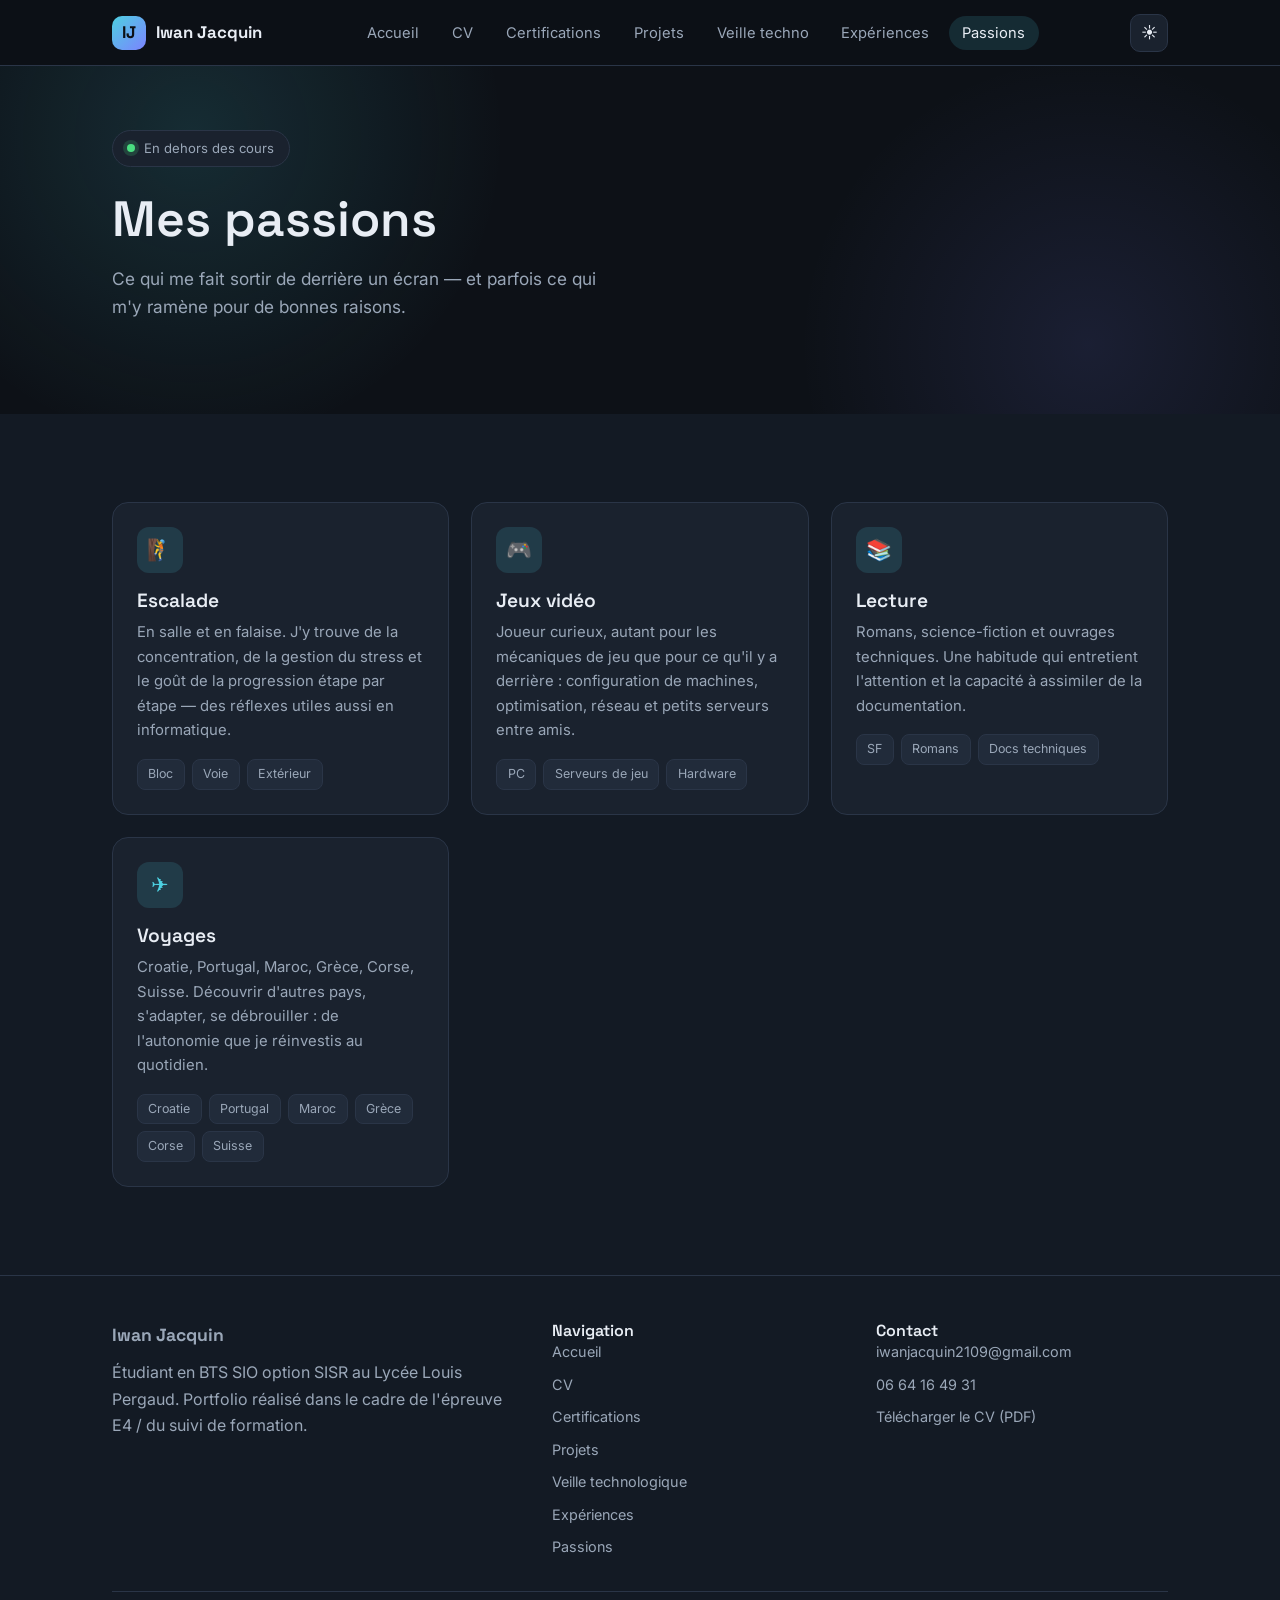
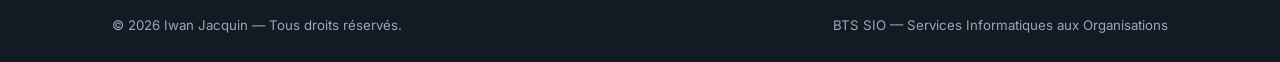
==== passions.html @ 2b251dc1 "commit1" ====
<!DOCTYPE html>
<html lang="fr" data-theme="dark">
<head>
  <meta charset="UTF-8">
  <meta name="viewport" content="width=device-width, initial-scale=1.0">
  <title>Passions — Iwan Jacquin</title>
  <meta name="description" content="Centres d'intérêt d'Iwan Jacquin : escalade, jeux vidéo, lecture et voyages.">
  <link rel="preconnect" href="https://fonts.googleapis.com">
  <link rel="preconnect" href="https://fonts.gstatic.com" crossorigin>
  <link href="https://fonts.googleapis.com/css2?family=Inter:wght@400;500;600&family=Space+Grotesk:wght@400;500;600;700&display=swap" rel="stylesheet">
  <link rel="stylesheet" href="assets/css/style.css">
</head>
<body data-page="passions">

  <header class="site-header">
    <div class="container">
      <nav class="nav" aria-label="Navigation principale">
        <a class="nav__brand" href="index.html"><span class="mark">IJ</span><span>Iwan Jacquin</span></a>
        <ul class="nav__menu" id="nav-menu">
          <li><a class="nav__link" data-nav="accueil" href="index.html">Accueil</a></li>
          <li><a class="nav__link" data-nav="cv" href="cv.html">CV</a></li>
          <li><a class="nav__link" data-nav="certifications" href="certifications.html">Certifications</a></li>
          <li><a class="nav__link" data-nav="projets" href="projets.html">Projets</a></li>
          <li><a class="nav__link" data-nav="veille" href="veille.html">Veille techno</a></li>
          <li><a class="nav__link" data-nav="experiences" href="experiences.html">Expériences</a></li>
          <li><a class="nav__link" data-nav="passions" href="passions.html">Passions</a></li>
        </ul>
        <div class="nav__actions">
          <button class="icon-btn theme-toggle" type="button" aria-label="Changer de thème">☀</button>
          <button class="icon-btn nav__toggle" type="button" aria-label="Ouvrir le menu" aria-expanded="false" aria-controls="nav-menu">
            <svg width="20" height="20" viewBox="0 0 24 24" fill="none" stroke="currentColor" stroke-width="2" stroke-linecap="round"><line x1="3" y1="6" x2="21" y2="6"/><line x1="3" y1="12" x2="21" y2="12"/><line x1="3" y1="18" x2="21" y2="18"/></svg>
          </button>
        </div>
      </nav>
    </div>
  </header>

  <main>
    <section class="hero" style="padding-block: clamp(2.5rem, 7vw, 4rem);">
      <div class="container">
        <div class="reveal">
          <span class="hero__status"><span class="dot"></span> En dehors des cours</span>
          <h1>Mes passions</h1>
          <p class="hero__lead">
            Ce qui me fait sortir de derrière un écran — et parfois ce qui m'y ramène pour de
            bonnes raisons.
          </p>
        </div>
      </div>
    </section>

    <section class="section section-alt">
      <div class="container">
        <div class="grid grid--2">

          <article class="card reveal">
            <div class="card__icon">🧗</div>
            <h3>Escalade</h3>
            <p>
              En salle et en falaise. J'y trouve de la concentration, de la gestion du stress
              et le goût de la progression étape par étape — des réflexes utiles aussi en informatique.
            </p>
            <div class="tag-list"><span class="tag">Bloc</span><span class="tag">Voie</span><span class="tag">Extérieur</span></div>
          </article>

          <article class="card reveal" data-delay="1">
            <div class="card__icon">🎮</div>
            <h3>Jeux vidéo</h3>
            <p>
              Joueur curieux, autant pour les mécaniques de jeu que pour ce qu'il y a derrière :
              configuration de machines, optimisation, réseau et petits serveurs entre amis.
            </p>
            <div class="tag-list"><span class="tag">PC</span><span class="tag">Serveurs de jeu</span><span class="tag">Hardware</span></div>
          </article>

          <article class="card reveal" data-delay="2">
            <div class="card__icon">📚</div>
            <h3>Lecture</h3>
            <p>
              Romans, science-fiction et ouvrages techniques. Une habitude qui entretient
              l'attention et la capacité à assimiler de la documentation.
            </p>
            <div class="tag-list"><span class="tag">SF</span><span class="tag">Romans</span><span class="tag">Docs techniques</span></div>
          </article>

          <article class="card reveal" data-delay="3">
            <div class="card__icon">✈️</div>
            <h3>Voyages</h3>
            <p>
              Croatie, Portugal, Maroc, Grèce, Corse, Suisse. Découvrir d'autres pays,
              s'adapter, se débrouiller : de l'autonomie que je réinvestis au quotidien.
            </p>
            <div class="tag-list">
              <span class="tag">Croatie</span><span class="tag">Portugal</span><span class="tag">Maroc</span>
              <span class="tag">Grèce</span><span class="tag">Corse</span><span class="tag">Suisse</span>
            </div>
          </article>

        </div>
      </div>
    </section>
  </main>

  <footer class="site-footer">
    <div class="container">
      <div class="footer__grid">
        <div>
          <p class="footer__brand">Iwan Jacquin</p>
          <p>Étudiant en BTS SIO option SISR au Lycée Louis Pergaud. Portfolio réalisé dans le cadre de l'épreuve E4 / du suivi de formation.</p>
        </div>
        <div>
          <h4>Navigation</h4>
          <div class="footer__links">
            <a href="index.html">Accueil</a>
            <a href="cv.html">CV</a>
            <a href="certifications.html">Certifications</a>
            <a href="projets.html">Projets</a>
            <a href="veille.html">Veille technologique</a>
            <a href="experiences.html">Expériences</a>
            <a href="passions.html">Passions</a>
          </div>
        </div>
        <div>
          <h4>Contact</h4>
          <div class="footer__links">
            <a href="mailto:iwanjacquin2109@gmail.com">iwanjacquin2109@gmail.com</a>
            <a href="tel:+33664164931">06 64 16 49 31</a>
            <a href="CV Iwan Jacquin.pdf" target="_blank" rel="noopener">Télécharger le CV (PDF)</a>
          </div>
        </div>
      </div>
      <div class="footer__bottom">
        <span>&copy; <span class="footer-year">2026</span> Iwan Jacquin — Tous droits réservés.</span>
        <span>BTS SIO — Services Informatiques aux Organisations</span>
      </div>
    </div>
  </footer>

  <button class="to-top" type="button" aria-label="Revenir en haut de la page">↑</button>
  <script src="assets/js/main.js"></script>
</body>
</html>
---- assets/css/style.css ----
/* =========================================================
   Portfolio BTS SIO — Iwan Jacquin
   Feuille de style principale
   ========================================================= */

/* ---------- Reset ---------- */
*,
*::before,
*::after {
  box-sizing: border-box;
  margin: 0;
  padding: 0;
}

html {
  scroll-behavior: smooth;
  -webkit-text-size-adjust: 100%;
}

img {
  max-width: 100%;
  display: block;
}

a {
  color: inherit;
  text-decoration: none;
}

ul {
  list-style: none;
}

button {
  font: inherit;
  cursor: pointer;
  border: none;
  background: none;
  color: inherit;
}

/* ---------- Thèmes / variables ---------- */
:root {
  --bg: #0d1117;
  --bg-alt: #131a24;
  --surface: #1a222e;
  --surface-2: #212b3a;
  --border: #2a3547;
  --text: #e8edf4;
  --text-muted: #9aa7b8;
  --accent: #4dd0e1;
  --accent-2: #7c83ff;
  --accent-soft: rgba(77, 208, 225, 0.14);
  --success: #4ade80;
  --warning: #fbbf24;
  --shadow: 0 12px 40px -12px rgba(0, 0, 0, 0.55);
  --radius: 16px;
  --radius-sm: 10px;
  --max-width: 1120px;
  --font-title: "Space Grotesk", "Segoe UI", system-ui, sans-serif;
  --font-body: "Inter", "Segoe UI", system-ui, -apple-system, sans-serif;
  --transition: 0.25s ease;
}

:root[data-theme="light"] {
  --bg: #f5f7fb;
  --bg-alt: #eef1f7;
  --surface: #ffffff;
  --surface-2: #f0f3f9;
  --border: #dde3ec;
  --text: #1b2432;
  --text-muted: #5c6b7c;
  --accent: #0d9aad;
  --accent-2: #5a61e6;
  --accent-soft: rgba(13, 154, 173, 0.12);
  --shadow: 0 12px 40px -16px rgba(20, 35, 60, 0.25);
}

/* ---------- Base ---------- */
body {
  font-family: var(--font-body);
  background: var(--bg);
  color: var(--text);
  line-height: 1.65;
  min-height: 100vh;
  display: flex;
  flex-direction: column;
  transition: background var(--transition), color var(--transition);
}

h1, h2, h3, h4 {
  font-family: var(--font-title);
  line-height: 1.2;
  font-weight: 600;
}

h1 { font-size: clamp(2rem, 5vw, 3.1rem); }
h2 { font-size: clamp(1.5rem, 3.5vw, 2.1rem); }
h3 { font-size: 1.2rem; }

p { color: var(--text-muted); }

.container {
  width: 100%;
  max-width: var(--max-width);
  margin-inline: auto;
  padding-inline: clamp(1.1rem, 4vw, 2rem);
}

.section {
  padding-block: clamp(3rem, 8vw, 5.5rem);
}

.section-alt {
  background: var(--bg-alt);
}

.section-head {
  max-width: 640px;
  margin-bottom: 2.6rem;
}

.section-head .eyebrow {
  display: inline-block;
  font-family: var(--font-title);
  font-size: 0.78rem;
  letter-spacing: 0.18em;
  text-transform: uppercase;
  color: var(--accent);
  margin-bottom: 0.6rem;
}

.section-head p {
  margin-top: 0.7rem;
}

.text-accent { color: var(--accent); }

/* ---------- Header / navigation ---------- */
.site-header {
  position: sticky;
  top: 0;
  z-index: 100;
  background: color-mix(in srgb, var(--bg) 88%, transparent);
  backdrop-filter: blur(12px);
  border-bottom: 1px solid var(--border);
}

.nav {
  display: flex;
  align-items: center;
  justify-content: space-between;
  gap: 1rem;
  padding-block: 0.85rem;
}

.nav__brand {
  display: flex;
  align-items: center;
  gap: 0.6rem;
  font-family: var(--font-title);
  font-weight: 700;
  font-size: 1.05rem;
  letter-spacing: 0.01em;
}

.nav__brand .mark {
  display: grid;
  place-items: center;
  width: 34px;
  height: 34px;
  border-radius: 10px;
  background: linear-gradient(135deg, var(--accent), var(--accent-2));
  color: #0d1117;
  font-weight: 700;
}

.nav__menu {
  display: flex;
  align-items: center;
  gap: 0.35rem;
}

.nav__link {
  position: relative;
  padding: 0.5rem 0.85rem;
  border-radius: 999px;
  font-size: 0.92rem;
  color: var(--text-muted);
  transition: color var(--transition), background var(--transition);
}

.nav__link:hover {
  color: var(--text);
  background: var(--surface);
}

.nav__link.is-active {
  color: var(--text);
  background: var(--accent-soft);
}

.nav__actions {
  display: flex;
  align-items: center;
  gap: 0.5rem;
}

.icon-btn {
  display: grid;
  place-items: center;
  width: 38px;
  height: 38px;
  border-radius: 10px;
  border: 1px solid var(--border);
  background: var(--surface);
  transition: border-color var(--transition), transform var(--transition);
}

.icon-btn:hover {
  border-color: var(--accent);
  transform: translateY(-1px);
}

.nav__toggle {
  display: none;
}

/* ---------- Boutons ---------- */
.btn {
  display: inline-flex;
  align-items: center;
  gap: 0.5rem;
  padding: 0.75rem 1.4rem;
  border-radius: 999px;
  font-family: var(--font-title);
  font-weight: 500;
  font-size: 0.95rem;
  transition: transform var(--transition), box-shadow var(--transition), background var(--transition);
}

.btn--primary {
  background: linear-gradient(135deg, var(--accent), var(--accent-2));
  color: #0d1117;
  box-shadow: 0 10px 30px -10px var(--accent);
}

.btn--primary:hover {
  transform: translateY(-2px);
  box-shadow: 0 16px 40px -12px var(--accent);
}

.btn--ghost {
  border: 1px solid var(--border);
  background: var(--surface);
  color: var(--text);
}

.btn--ghost:hover {
  border-color: var(--accent);
  transform: translateY(-2px);
}

/* ---------- Hero ---------- */
.hero {
  position: relative;
  overflow: hidden;
  padding-block: clamp(3.5rem, 10vw, 6.5rem);
}

.hero::before {
  content: "";
  position: absolute;
  inset: 0;
  background:
    radial-gradient(520px circle at 15% 20%, var(--accent-soft), transparent 60%),
    radial-gradient(480px circle at 85% 80%, rgba(124, 131, 255, 0.12), transparent 60%);
  pointer-events: none;
}

.hero__grid {
  position: relative;
  display: grid;
  grid-template-columns: 1.4fr 1fr;
  gap: clamp(2rem, 6vw, 4rem);
  align-items: center;
}

.hero__status {
  display: inline-flex;
  align-items: center;
  gap: 0.55rem;
  padding: 0.4rem 0.9rem;
  border-radius: 999px;
  border: 1px solid var(--border);
  background: var(--surface);
  font-size: 0.82rem;
  color: var(--text-muted);
  margin-bottom: 1.4rem;
}

.hero__status .dot {
  width: 8px;
  height: 8px;
  border-radius: 50%;
  background: var(--success);
  box-shadow: 0 0 0 4px rgba(74, 222, 128, 0.18);
}

.hero h1 {
  margin-bottom: 1rem;
}

.hero h1 .grad {
  background: linear-gradient(120deg, var(--accent), var(--accent-2));
  -webkit-background-clip: text;
  background-clip: text;
  color: transparent;
}

.hero__lead {
  font-size: 1.08rem;
  max-width: 44ch;
  margin-bottom: 1.8rem;
}

.hero__cta {
  display: flex;
  flex-wrap: wrap;
  gap: 0.8rem;
  margin-bottom: 2rem;
}

.hero__facts {
  display: flex;
  flex-wrap: wrap;
  gap: 1.8rem;
}

.hero__fact strong {
  display: block;
  font-family: var(--font-title);
  font-size: 1.5rem;
  color: var(--text);
}

.hero__fact span {
  font-size: 0.85rem;
  color: var(--text-muted);
}

.hero__card {
  background: var(--surface);
  border: 1px solid var(--border);
  border-radius: var(--radius);
  padding: 1.6rem;
  box-shadow: var(--shadow);
}

.hero__card h3 {
  margin-bottom: 1rem;
  font-size: 1rem;
}

.hero__card ul {
  display: grid;
  gap: 0.7rem;
}

.hero__card li {
  display: flex;
  align-items: center;
  gap: 0.7rem;
  font-size: 0.92rem;
  color: var(--text-muted);
}

.hero__card li::before {
  content: "";
  width: 7px;
  height: 7px;
  border-radius: 50%;
  background: var(--accent);
  flex-shrink: 0;
}

/* ---------- Grilles de cartes ---------- */
.grid {
  display: grid;
  gap: 1.4rem;
}

.grid--2 { grid-template-columns: repeat(auto-fit, minmax(300px, 1fr)); }
.grid--3 { grid-template-columns: repeat(auto-fit, minmax(280px, 1fr)); }

.card {
  background: var(--surface);
  border: 1px solid var(--border);
  border-radius: var(--radius);
  padding: 1.5rem;
  transition: transform var(--transition), border-color var(--transition), box-shadow var(--transition);
}

.card:hover {
  transform: translateY(-4px);
  border-color: color-mix(in srgb, var(--accent) 55%, var(--border));
  box-shadow: var(--shadow);
}

.card__icon {
  display: grid;
  place-items: center;
  width: 46px;
  height: 46px;
  border-radius: 12px;
  background: var(--accent-soft);
  color: var(--accent);
  margin-bottom: 1rem;
  font-size: 1.3rem;
}

.card h3 {
  margin-bottom: 0.5rem;
}

.card p {
  font-size: 0.93rem;
}

.card--placeholder {
  border-style: dashed;
  display: flex;
  flex-direction: column;
  align-items: flex-start;
  justify-content: center;
  min-height: 190px;
  color: var(--text-muted);
}

.card--placeholder .card__icon {
  background: var(--surface-2);
  color: var(--text-muted);
}

/* ---------- Badges / tags ---------- */
.badge {
  display: inline-flex;
  align-items: center;
  gap: 0.4rem;
  padding: 0.28rem 0.7rem;
  border-radius: 999px;
  font-size: 0.76rem;
  font-weight: 600;
  font-family: var(--font-title);
  letter-spacing: 0.02em;
}

.badge--success {
  background: rgba(74, 222, 128, 0.14);
  color: var(--success);
}

.badge--warning {
  background: rgba(251, 191, 36, 0.14);
  color: var(--warning);
}

.badge--muted {
  background: var(--surface-2);
  color: var(--text-muted);
}

.tag-list {
  display: flex;
  flex-wrap: wrap;
  gap: 0.45rem;
  margin-top: 1rem;
}

.tag {
  padding: 0.25rem 0.65rem;
  border-radius: 8px;
  background: var(--surface-2);
  border: 1px solid var(--border);
  font-size: 0.78rem;
  color: var(--text-muted);
}

/* ---------- Timeline ---------- */
.timeline {
  position: relative;
  display: grid;
  gap: 1.6rem;
  padding-left: 1.8rem;
}

.timeline::before {
  content: "";
  position: absolute;
  left: 6px;
  top: 6px;
  bottom: 6px;
  width: 2px;
  background: linear-gradient(var(--accent), transparent);
}

.timeline__item {
  position: relative;
  background: var(--surface);
  border: 1px solid var(--border);
  border-radius: var(--radius);
  padding: 1.4rem 1.5rem;
}

.timeline__item::before {
  content: "";
  position: absolute;
  left: -1.8rem;
  top: 1.7rem;
  width: 14px;
  height: 14px;
  border-radius: 50%;
  background: var(--bg);
  border: 3px solid var(--accent);
  transform: translateX(-1px);
}

.timeline__date {
  font-family: var(--font-title);
  font-size: 0.82rem;
  letter-spacing: 0.05em;
  color: var(--accent);
  text-transform: uppercase;
}

.timeline__item h3 {
  margin: 0.35rem 0 0.15rem;
}

.timeline__org {
  font-size: 0.9rem;
  color: var(--text-muted);
  margin-bottom: 0.8rem;
}

.timeline__item ul {
  display: grid;
  gap: 0.4rem;
}

.timeline__item li {
  position: relative;
  padding-left: 1.1rem;
  font-size: 0.92rem;
  color: var(--text-muted);
}

.timeline__item li::before {
  content: "▹";
  position: absolute;
  left: 0;
  color: var(--accent);
}

/* ---------- Barres de compétences ---------- */
.skills {
  display: grid;
  gap: 1.1rem;
}

.skill__head {
  display: flex;
  justify-content: space-between;
  font-size: 0.9rem;
  margin-bottom: 0.4rem;
}

.skill__head span:last-child {
  color: var(--text-muted);
}

.skill__bar {
  height: 8px;
  border-radius: 999px;
  background: var(--surface-2);
  overflow: hidden;
}

.skill__fill {
  height: 100%;
  width: 0;
  border-radius: 999px;
  background: linear-gradient(90deg, var(--accent), var(--accent-2));
  transition: width 1.1s cubic-bezier(0.22, 1, 0.36, 1);
}

/* ---------- Bloc d'information / note ---------- */
.note {
  display: flex;
  gap: 1rem;
  padding: 1.3rem 1.5rem;
  border-radius: var(--radius);
  border: 1px solid var(--border);
  background: var(--surface);
  border-left: 4px solid var(--accent);
}

.note__icon {
  color: var(--accent);
  font-size: 1.4rem;
  flex-shrink: 0;
}

.note h3 {
  margin-bottom: 0.3rem;
}

.note p {
  font-size: 0.92rem;
}

/* ---------- Liste de définition (CV colonne) ---------- */
.info-list {
  display: grid;
  gap: 0.9rem;
}

.info-list div {
  display: grid;
  gap: 0.15rem;
}

.info-list dt {
  font-size: 0.78rem;
  text-transform: uppercase;
  letter-spacing: 0.08em;
  color: var(--accent);
  font-family: var(--font-title);
}

.info-list dd {
  font-size: 0.95rem;
}

/* ---------- Colonnes CV ---------- */
.cv-layout {
  display: grid;
  grid-template-columns: 300px 1fr;
  gap: 2.5rem;
  align-items: start;
}

.cv-aside {
  position: sticky;
  top: 90px;
  display: grid;
  gap: 1.6rem;
}

.cv-block {
  background: var(--surface);
  border: 1px solid var(--border);
  border-radius: var(--radius);
  padding: 1.4rem;
}

.cv-block h3 {
  font-size: 1rem;
  margin-bottom: 1rem;
  padding-bottom: 0.6rem;
  border-bottom: 1px solid var(--border);
}

.cv-main {
  display: grid;
  gap: 2.4rem;
}

.cv-main h2 {
  margin-bottom: 1.3rem;
}

.chip-row {
  display: flex;
  flex-wrap: wrap;
  gap: 0.5rem;
}

.chip {
  padding: 0.35rem 0.8rem;
  border-radius: 999px;
  background: var(--accent-soft);
  color: var(--accent);
  font-size: 0.83rem;
  font-weight: 500;
}

/* ---------- Footer ---------- */
.site-footer {
  margin-top: auto;
  background: var(--bg-alt);
  border-top: 1px solid var(--border);
  padding-block: 2.8rem 1.6rem;
}

.footer__grid {
  display: grid;
  grid-template-columns: 1.4fr 1fr 1fr;
  gap: 2rem;
  margin-bottom: 2rem;
}

.footer__brand {
  font-family: var(--font-title);
  font-weight: 700;
  font-size: 1.1rem;
  margin-bottom: 0.6rem;
}

.footer p {
  font-size: 0.9rem;
}

.footer h4 {
  font-size: 0.82rem;
  text-transform: uppercase;
  letter-spacing: 0.1em;
  color: var(--text-muted);
  margin-bottom: 0.9rem;
}

.footer__links {
  display: grid;
  gap: 0.55rem;
}

.footer__links a {
  font-size: 0.9rem;
  color: var(--text-muted);
  transition: color var(--transition);
}

.footer__links a:hover {
  color: var(--accent);
}

.footer__bottom {
  display: flex;
  flex-wrap: wrap;
  justify-content: space-between;
  gap: 0.6rem;
  padding-top: 1.4rem;
  border-top: 1px solid var(--border);
  font-size: 0.83rem;
  color: var(--text-muted);
}

/* ---------- Bouton retour haut ---------- */
.to-top {
  position: fixed;
  right: 1.4rem;
  bottom: 1.4rem;
  width: 44px;
  height: 44px;
  border-radius: 12px;
  background: var(--surface);
  border: 1px solid var(--border);
  display: grid;
  place-items: center;
  opacity: 0;
  visibility: hidden;
  transform: translateY(12px);
  transition: all var(--transition);
  z-index: 90;
}

.to-top.is-visible {
  opacity: 1;
  visibility: visible;
  transform: translateY(0);
}

.to-top:hover {
  border-color: var(--accent);
  color: var(--accent);
}

/* ---------- Animations d'apparition ---------- */
.reveal {
  opacity: 0;
  transform: translateY(24px);
  transition: opacity 0.7s ease, transform 0.7s cubic-bezier(0.22, 1, 0.36, 1);
}

.reveal.is-visible {
  opacity: 1;
  transform: translateY(0);
}

.reveal[data-delay="1"] { transition-delay: 0.08s; }
.reveal[data-delay="2"] { transition-delay: 0.16s; }
.reveal[data-delay="3"] { transition-delay: 0.24s; }
.reveal[data-delay="4"] { transition-delay: 0.32s; }

@keyframes floatIn {
  from { opacity: 0; transform: translateY(30px); }
  to { opacity: 1; transform: translateY(0); }
}

.hero__grid > * {
  animation: floatIn 0.8s ease both;
}

.hero__grid > *:nth-child(2) {
  animation-delay: 0.15s;
}

@media (prefers-reduced-motion: reduce) {
  *,
  *::before,
  *::after {
    animation-duration: 0.01ms !important;
    transition-duration: 0.01ms !important;
    scroll-behavior: auto;
  }
  .reveal { opacity: 1; transform: none; }
}

/* ---------- Responsive ---------- */
@media (max-width: 860px) {
  .nav__menu {
    position: fixed;
    inset: 0 0 0 auto;
    width: min(78vw, 320px);
    flex-direction: column;
    align-items: stretch;
    gap: 0.4rem;
    padding: 5rem 1.4rem 2rem;
    background: var(--bg-alt);
    border-left: 1px solid var(--border);
    transform: translateX(100%);
    transition: transform var(--transition);
  }

  .nav__menu.is-open {
    transform: translateX(0);
  }

  .nav__link {
    padding: 0.85rem 1rem;
    border-radius: var(--radius-sm);
  }

  .nav__toggle {
    display: grid;
  }

  .hero__grid {
    grid-template-columns: 1fr;
  }

  .cv-layout {
    grid-template-columns: 1fr;
  }

  .cv-aside {
    position: static;
  }

  .footer__grid {
    grid-template-columns: 1fr;
    gap: 1.6rem;
  }
}
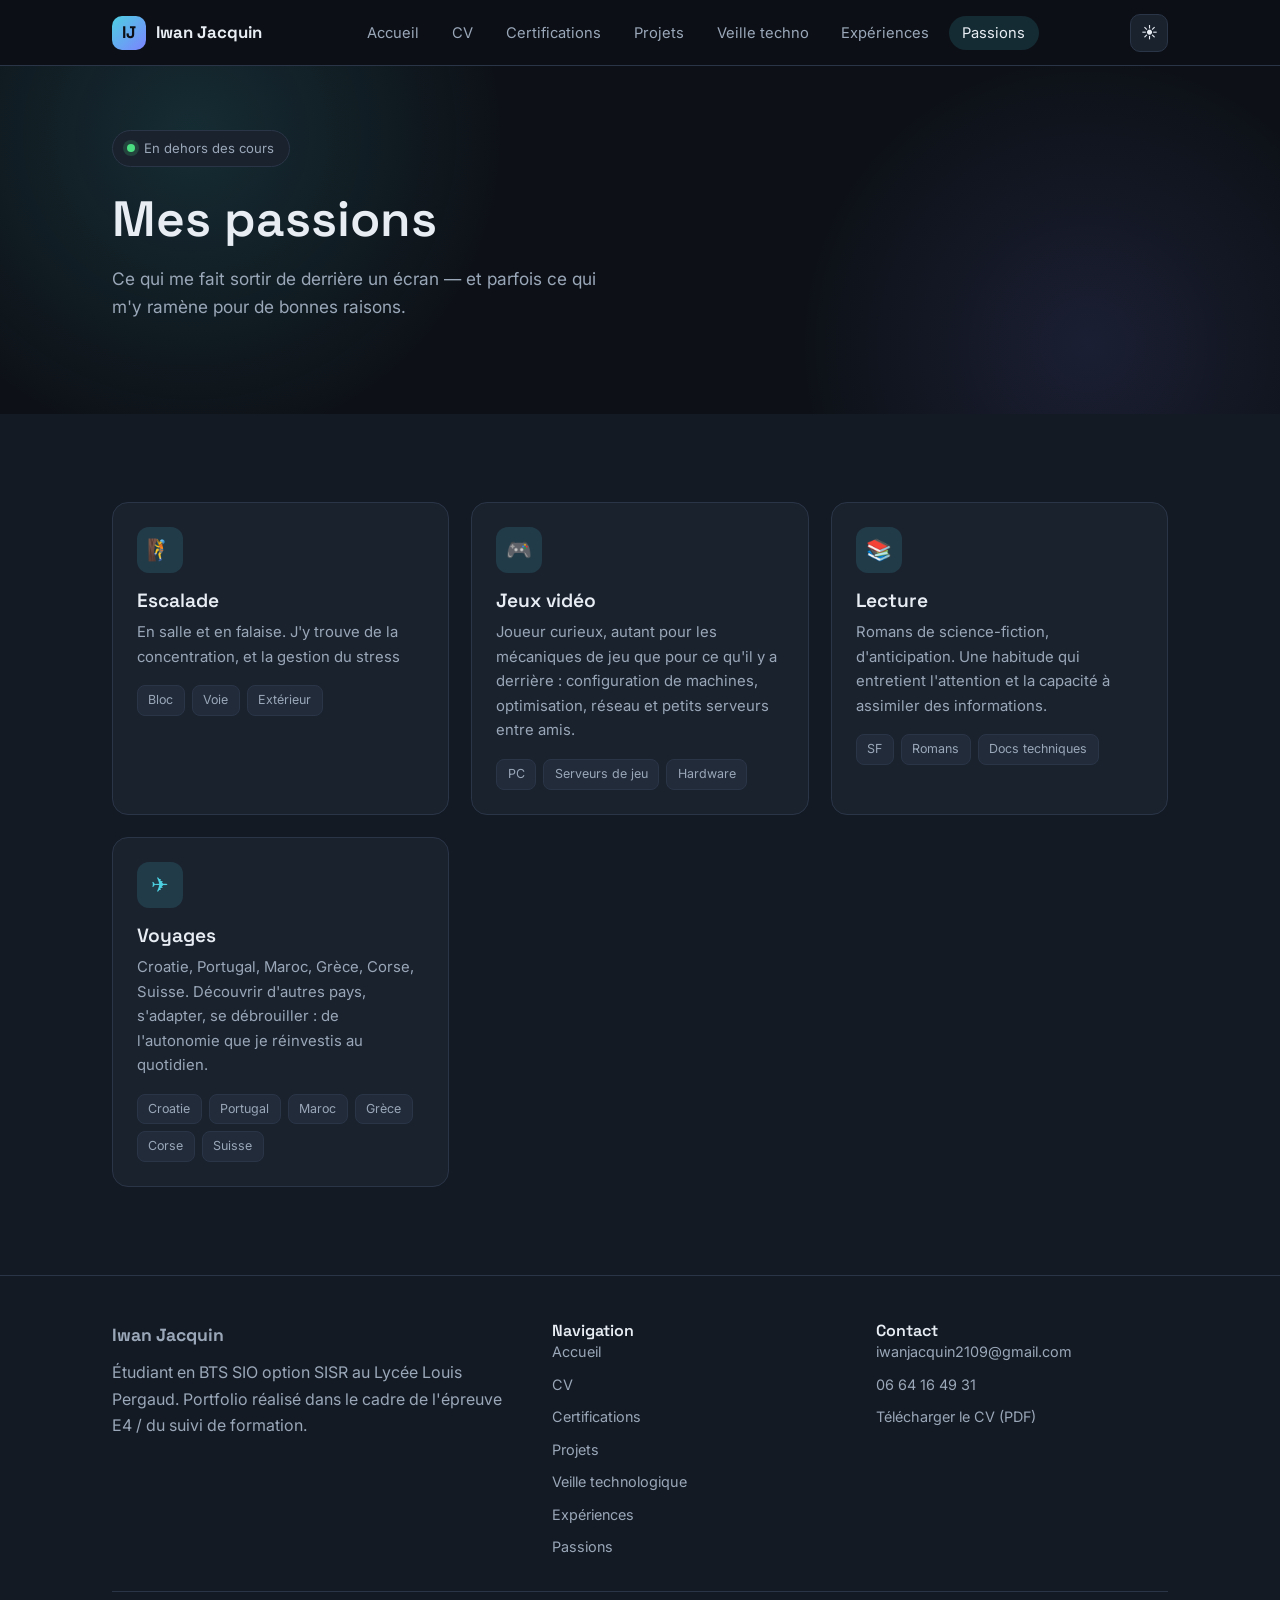
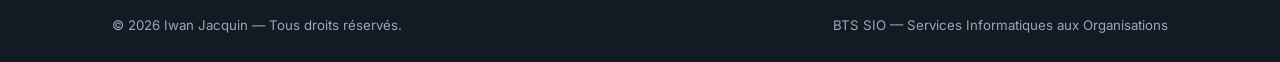
==== commit 58b95b2c: "Refine text in passions.html for clarity Updated descriptions for climbing and reading sections to i" ====
--- a/passions.html
+++ b/passions.html
@@ -57,8 +57,7 @@
             <div class="card__icon">🧗</div>
             <h3>Escalade</h3>
             <p>
-              En salle et en falaise. J'y trouve de la concentration, de la gestion du stress
-              et le goût de la progression étape par étape — des réflexes utiles aussi en informatique.
+              En salle et en falaise. J'y trouve de la concentration, et la gestion du stress
             </p>
             <div class="tag-list"><span class="tag">Bloc</span><span class="tag">Voie</span><span class="tag">Extérieur</span></div>
           </article>
@@ -77,8 +76,8 @@
             <div class="card__icon">📚</div>
             <h3>Lecture</h3>
             <p>
-              Romans, science-fiction et ouvrages techniques. Une habitude qui entretient
-              l'attention et la capacité à assimiler de la documentation.
+              Romans de science-fiction, d'anticipation. Une habitude qui entretient
+              l'attention et la capacité à assimiler des informations.
             </p>
             <div class="tag-list"><span class="tag">SF</span><span class="tag">Romans</span><span class="tag">Docs techniques</span></div>
           </article>
